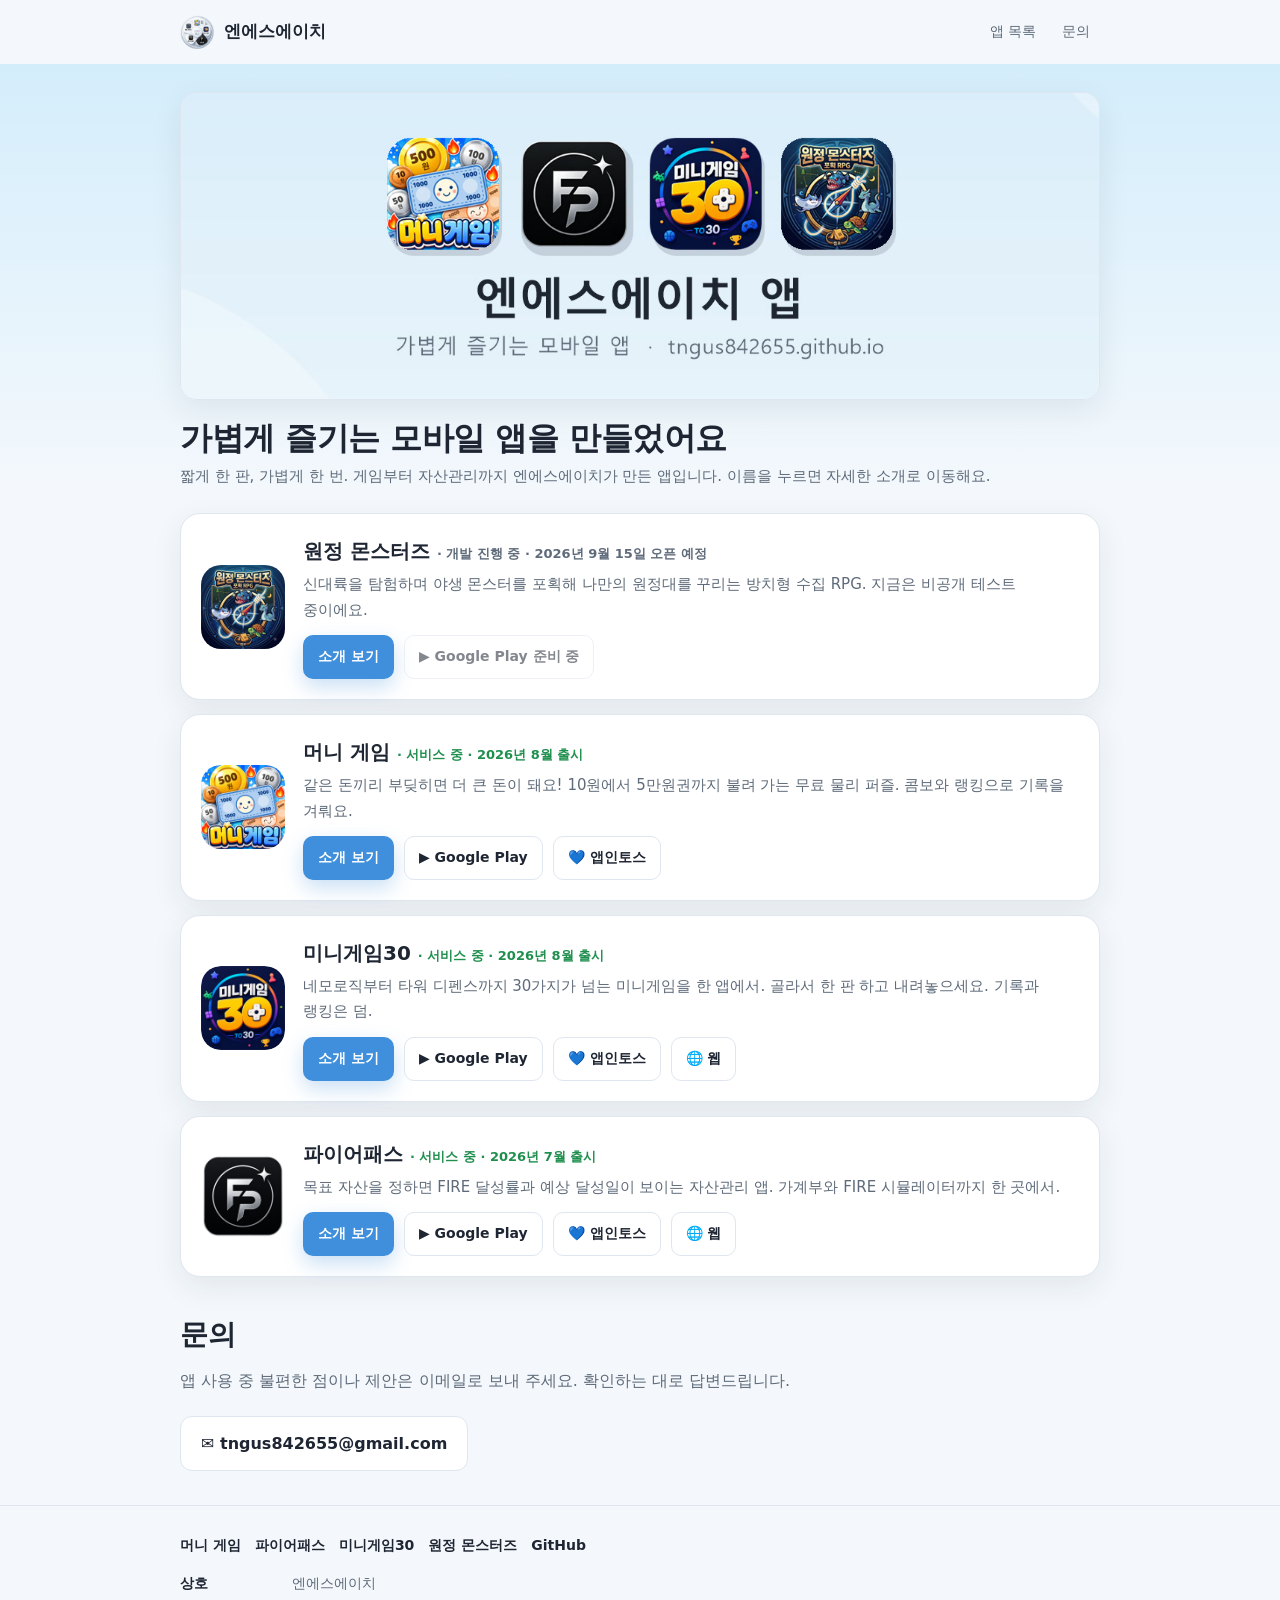
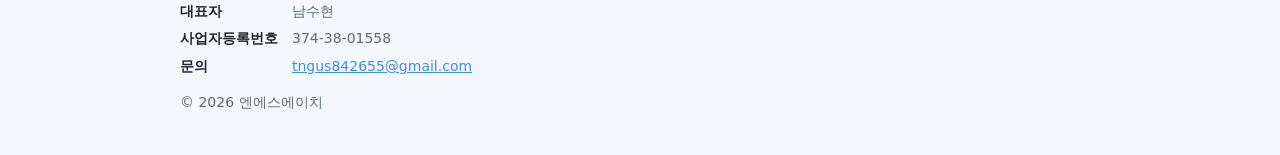
==== index.html @ 0773367e "브랜드 자산 적용: 원반 로고를 헤더 마크·파비콘·조직 로고로, 배너를 홈 상단과 공유 미리보기(og) 이미지로 Co-Authored-By: Claude Fable 5.1 <nor" ====
<!DOCTYPE html>
<html lang="ko">
<head>
<meta charset="utf-8">
<meta name="viewport" content="width=device-width, initial-scale=1">
<title>엔에스에이치 | 머니 게임 등 모바일 앱</title>
<meta name="description" content="엔에스에이치가 만든 모바일 앱 모음. 돈 합치기 퍼즐 머니 게임, FIRE 자산관리 파이어패스, 30가지 미니게임 미니게임30을 Google Play와 앱인토스에서 만나 보세요.">
<link rel="canonical" href="https://tngus842655.github.io/">
<link rel="icon" href="assets/brand/logo-192.png" type="image/png">
<link rel="apple-touch-icon" href="assets/brand/logo-192.png">
<link rel="stylesheet" href="assets/site.css">
<meta name="theme-color" content="#5fa8e8">
<!-- 검색 등록 인증 태그 (2026-09-05 발급). 서치콘솔·서치어드바이저는 이 루트 페이지를 읽는다 — 지우지 말 것 -->
<meta name="google-site-verification" content="VfCfVfuhl_joqiy7UOWP-Zj7bCCm7ux3ki9j9BndPC8">
<meta name="naver-site-verification" content="8f2935824aabc5bf743b85da75b2691b1cdb7ed5">
<meta property="og:type" content="website">
<meta property="og:site_name" content="엔에스에이치">
<meta property="og:title" content="엔에스에이치 — 머니 게임 등 모바일 앱">
<meta property="og:description" content="짧게 한 판, 가볍게 한 번. 게임부터 자산관리까지 엔에스에이치가 만든 앱을 소개합니다.">
<meta property="og:url" content="https://tngus842655.github.io/">
<meta property="og:image" content="https://tngus842655.github.io/assets/brand/og-home-1200x630.jpg">
<meta property="og:image:width" content="1200">
<meta property="og:image:height" content="630">
<meta property="og:locale" content="ko_KR">
<meta name="twitter:card" content="summary_large_image">
<script type="application/ld+json">
{
  "@context": "https://schema.org",
  "@graph": [
    { "@type": "Organization", "@id": "https://tngus842655.github.io/#org", "name": "엔에스에이치", "url": "https://tngus842655.github.io/", "logo": "https://tngus842655.github.io/assets/brand/logo-512.png", "email": "tngus842655@gmail.com" },
    { "@type": "WebSite", "name": "엔에스에이치", "url": "https://tngus842655.github.io/", "inLanguage": "ko", "publisher": { "@id": "https://tngus842655.github.io/#org" } }
  ]
}
</script>
</head>
<body>

<div class="wrap">
  <header class="top">
    <a class="brand" href="./"><img src="assets/brand/logo-96.png" alt="" width="34" height="34">엔에스에이치</a>
    <nav class="menu" aria-label="페이지 내 이동">
      <a href="#apps">앱 목록</a>
      <a href="#contact">문의</a>
    </nav>
  </header>
</div>

<main>
  <div class="hero slim">
    <div class="wrap">
      <img class="hero-banner" src="assets/brand/banner-1230x410.jpg" alt="엔에스에이치 앱 배너: 머니 게임, 파이어패스, 미니게임30, 원정 몬스터즈" width="1230" height="410">
      <h1>가볍게 즐기는 모바일 앱을 만들었어요</h1>
      <p class="lead">짧게 한 판, 가볍게 한 번. 게임부터 자산관리까지 엔에스에이치가 만든 앱입니다. 이름을 누르면 자세한 소개로 이동해요.</p>
    </div>
  </div>

  <section id="apps" class="tight">
    <div class="wrap">
      <div class="app-list">

        <!-- 순서: 최신 출시가 위. 새 앱은 맨 위에 추가한다 -->

        <article class="featured">
          <img src="assets/newworld/icon-192.png" alt="원정 몬스터즈 아이콘" width="84" height="84">
          <div>
            <h3><a href="apps/newworld/">원정 몬스터즈</a> <span class="tag soon">· 개발 진행 중 · 2026년 9월 15일 오픈 예정</span></h3>
            <p>신대륙을 탐험하며 야생 몬스터를 포획해 나만의 원정대를 꾸리는 방치형 수집 RPG. 지금은 비공개 테스트 중이에요.</p>
            <div class="cta">
              <a class="btn primary sm" href="apps/newworld/">소개 보기</a>
              <span class="btn ghost sm" style="opacity:.55">▶ Google Play 준비 중</span>
              <!-- 오픈 후: <a class="btn ghost sm" href="https://play.google.com/store/apps/details?id=com.expeditionmonsters.app" rel="noopener">▶ Google Play</a> -->
            </div>
          </div>
        </article>

        <article class="featured">
          <img src="assets/moneygame/icon-192.png" alt="머니 게임 아이콘" width="84" height="84">
          <div>
            <h3><a href="apps/moneygame/">머니 게임</a> <span class="tag live">· 서비스 중 · 2026년 8월 출시</span></h3>
            <p>같은 돈끼리 부딪히면 더 큰 돈이 돼요! 10원에서 5만원권까지 불려 가는 무료 물리 퍼즐. 콤보와 랭킹으로 기록을 겨뤄요.</p>
            <div class="cta">
              <a class="btn primary sm" href="apps/moneygame/">소개 보기</a>
              <a class="btn ghost sm" href="https://play.google.com/store/apps/details?id=com.moneygame.app" rel="noopener">▶ Google Play</a>
              <a class="btn ghost sm" href="intoss://moneygame">💙 앱인토스</a>
            </div>
          </div>
        </article>

        <article class="featured">
          <img src="assets/minigame30/icon-192.png" alt="미니게임30 아이콘" width="84" height="84">
          <div>
            <h3><a href="apps/minigame30/">미니게임30</a> <span class="tag live">· 서비스 중 · 2026년 8월 출시</span></h3>
            <p>네모로직부터 타워 디펜스까지 30가지가 넘는 미니게임을 한 앱에서. 골라서 한 판 하고 내려놓으세요. 기록과 랭킹은 덤.</p>
            <div class="cta">
              <a class="btn primary sm" href="apps/minigame30/">소개 보기</a>
              <a class="btn ghost sm" href="https://play.google.com/store/apps/details?id=com.minigame30.app" rel="noopener">▶ Google Play</a>
              <a class="btn ghost sm" href="intoss://minigame30">💙 앱인토스</a>
              <a class="btn ghost sm" href="https://web-game-ecru.vercel.app/" rel="noopener">🌐 웹</a>
            </div>
          </div>
        </article>

        <article class="featured">
          <img src="assets/firepath/icon-192.png" alt="파이어패스 아이콘" width="84" height="84">
          <div>
            <h3><a href="apps/firepath/">파이어패스</a> <span class="tag live">· 서비스 중 · 2026년 7월 출시</span></h3>
            <p>목표 자산을 정하면 FIRE 달성률과 예상 달성일이 보이는 자산관리 앱. 가계부와 FIRE 시뮬레이터까지 한 곳에서.</p>
            <div class="cta">
              <a class="btn primary sm" href="apps/firepath/">소개 보기</a>
              <a class="btn ghost sm" href="https://play.google.com/store/apps/details?id=com.firepath.app" rel="noopener">▶ Google Play</a>
              <a class="btn ghost sm" href="intoss://firepath">💙 앱인토스</a>
              <a class="btn ghost sm" href="https://firepath.me/" rel="noopener">🌐 웹</a>
            </div>
          </div>
        </article>

        <!-- ▼ 새 앱은 아래 예시를 복사해 주석을 풀고 채운다.
             소개 페이지는 apps/_template/ 를 apps/<slug>/ 로 복사해 만들고,
             자산(아이콘·스크린샷)은 assets/<slug>/ 에 둔다. README.md 참고.

        <article class="featured">
          <img src="assets/【slug】/icon-192.png" alt="【앱 이름】 아이콘" width="84" height="84">
          <div>
            <h3><a href="apps/【slug】/">【앱 이름】</a> <span class="tag live">· 서비스 중</span></h3>
            <p>【한두 문장 소개】</p>
            <div class="cta">
              <a class="btn primary sm" href="apps/【slug】/">소개 보기</a>
              <a class="btn ghost sm" href="https://play.google.com/store/apps/details?id=【패키지이름】" rel="noopener">▶ Google Play</a>
              <a class="btn ghost sm" href="intoss://【appName】">💙 앱인토스</a>
            </div>
          </div>
        </article>
        ▲ 여기까지 예시 -->

      </div>
    </div>
  </section>

  <section id="contact" class="tight">
    <div class="wrap">
      <h2>문의</h2>
      <p class="sub">앱 사용 중 불편한 점이나 제안은 이메일로 보내 주세요. 확인하는 대로 답변드립니다.</p>
      <a class="btn ghost" href="mailto:tngus842655@gmail.com">✉️ tngus842655@gmail.com</a>
    </div>
  </section>
</main>

<footer>
  <div class="wrap">
    <div class="links">
      <a href="apps/moneygame/">머니 게임</a>
      <a href="apps/firepath/">파이어패스</a>
      <a href="apps/minigame30/">미니게임30</a>
      <a href="apps/newworld/">원정 몬스터즈</a>
      <a href="https://github.com/tngus842655" rel="noopener">GitHub</a>
    </div>
    <dl>
      <dt>상호</dt><dd>엔에스에이치</dd>
      <dt>대표자</dt><dd>남수현</dd>
      <dt>사업자등록번호</dt><dd>374-38-01558</dd>
      <dt>문의</dt><dd><a href="mailto:tngus842655@gmail.com">tngus842655@gmail.com</a></dd>
    </dl>
    <div>© 2026 엔에스에이치</div>
  </div>
</footer>
</body>
</html>
---- assets/site.css ----
/* 공용 스타일 — 홈(index.html)과 apps/<slug>/index.html이 함께 쓴다.
   색은 :root 변수만 바꾸면 전체에 반영된다. 다크 모드는 prefers-color-scheme로 자동. */
:root {
  --bg:#f4f8fc; --card:#ffffff; --fg:#1f2633; --muted:#5f6b7a; --line:#dfe6ef;
  --accent:#3f8fdc; --accent-2:#f5b740; --sky:#d4edfb;
  --shadow:0 10px 30px rgba(31,38,51,.08);
}
@media (prefers-color-scheme: dark) {
  :root {
    --bg:#121620; --card:#1b2130; --fg:#e8ecf3; --muted:#9aa5b5; --line:#2b3446;
    --accent:#6fb3f2; --accent-2:#f5c35c; --sky:#1e2a3b;
    --shadow:0 10px 30px rgba(0,0,0,.35);
  }
}
* { box-sizing:border-box; }
html { scroll-behavior:smooth; }
body {
  margin:0; background:var(--bg); color:var(--fg);
  font-family:"Apple SD Gothic Neo","Noto Sans KR","Malgun Gothic",system-ui,-apple-system,sans-serif;
  line-height:1.7; word-break:keep-all; -webkit-font-smoothing:antialiased;
}
a { color:var(--accent); }
img { max-width:100%; height:auto; display:block; }
figure { margin:0; }
.wrap { max-width:960px; margin:0 auto; padding:0 20px; }

/* ── 상단 바 ─────────────────────────────────────────── */
header.top { display:flex; align-items:center; justify-content:space-between; gap:12px; padding:14px 0; }
.brand { display:flex; align-items:center; gap:10px; font-weight:800; font-size:17px; color:var(--fg); text-decoration:none; white-space:nowrap; }
.brand img { width:34px; height:34px; border-radius:50%; }
nav.menu { display:flex; gap:6px; flex-wrap:wrap; justify-content:flex-end; }
nav.menu a { font-size:14px; color:var(--muted); text-decoration:none; padding:6px 10px; border-radius:8px; }
nav.menu a:hover { background:var(--card); color:var(--fg); }

/* ── 히어로 ─────────────────────────────────────────── */
.hero { background:linear-gradient(180deg, var(--sky) 0%, var(--bg) 100%); padding:36px 0 28px; }
.hero-grid { display:grid; grid-template-columns:1.1fr .9fr; gap:32px; align-items:center; }
.hero h1 { font-size:clamp(30px, 5vw, 44px); line-height:1.25; margin:0 0 12px; letter-spacing:-.5px; }
.hero h1 small { display:block; font-size:.5em; font-weight:700; color:var(--accent); margin-bottom:6px; }
.hero p.lead { font-size:17px; color:var(--muted); margin:0 0 22px; }
.badges { display:flex; gap:8px; flex-wrap:wrap; margin-bottom:22px; }
.badge { font-size:13px; padding:5px 11px; border-radius:999px; background:var(--card); border:1px solid var(--line); color:var(--muted); }
.cta { display:flex; gap:10px; flex-wrap:wrap; }
.btn {
  display:inline-flex; align-items:center; gap:10px; padding:13px 20px; border-radius:12px;
  text-decoration:none; font-weight:800; font-size:16px; border:1px solid transparent; transition:transform .1s;
}
.btn:active { transform:translateY(1px); }
.btn.primary { background:var(--accent); color:#fff; box-shadow:0 8px 20px rgba(63,143,220,.28); }
.btn.toss, .btn.ghost { background:var(--card); color:var(--fg); border-color:var(--line); }
.btn .ic { font-size:20px; line-height:1; }
.btn small { display:block; font-size:11px; font-weight:600; opacity:.75; line-height:1.2; }
.btn.sm { padding:9px 14px; font-size:14px; border-radius:10px; gap:6px; }
.hero-art { border-radius:18px; overflow:hidden; box-shadow:var(--shadow); border:1px solid var(--line); }
.note { font-size:13px; color:var(--muted); margin-top:12px; }

/* ── 섹션 공통 ───────────────────────────────────────── */
section { padding:34px 0; }
section.tight { padding-top:0; }
section h2 { font-size:clamp(22px, 3.2vw, 28px); margin:0 0 8px; letter-spacing:-.3px; }
section p.sub { margin:0 0 22px; color:var(--muted); }
.cards { display:grid; grid-template-columns:repeat(auto-fit, minmax(210px, 1fr)); gap:14px; }
.card { background:var(--card); border:1px solid var(--line); border-radius:16px; padding:20px; box-shadow:var(--shadow); }
.card .em { font-size:30px; line-height:1; margin-bottom:10px; }
.card h3 { margin:0 0 6px; font-size:17px; }
.card p { margin:0; color:var(--muted); font-size:15px; }

/* 단계 체인 (예: 돈 불리는 순서) */
.chain { display:flex; flex-wrap:wrap; align-items:center; gap:8px; }
.chip { background:var(--card); border:1px solid var(--line); border-radius:999px; padding:8px 14px; font-weight:800; font-size:15px; }
.chip.coin { border-color:#d6b25a; }
.chip.bill { border-color:var(--accent); }
.chip.final { background:var(--accent-2); color:#3b2a00; border-color:transparent; }
.arrow { color:var(--muted); font-size:14px; }

/* 스크린샷 */
.shots { display:grid; grid-template-columns:repeat(3, 1fr); gap:16px; }
.shot { background:var(--card); border:1px solid var(--line); border-radius:22px; padding:10px; box-shadow:var(--shadow); }
.shot img { border-radius:14px; width:100%; }
.shot figcaption { text-align:center; font-size:14px; color:var(--muted); padding:10px 0 2px; }

/* 안내 항목 */
.facts { display:grid; grid-template-columns:repeat(auto-fit, minmax(240px, 1fr)); gap:12px; }
.fact { display:flex; gap:12px; align-items:flex-start; background:var(--card); border:1px solid var(--line); border-radius:14px; padding:16px; }
.fact .em { font-size:22px; line-height:1.3; }
.fact b { display:block; font-size:15px; }
.fact span { font-size:14px; color:var(--muted); }

/* 등급 표시 */
.rating { display:flex; align-items:center; gap:14px; background:var(--card); border:1px solid var(--line); border-radius:14px; padding:16px 18px; margin-top:14px; }
.rating .mark { width:52px; height:52px; border-radius:12px; background:#2eaf5a; color:#fff; display:grid; place-items:center; font-weight:900; font-size:13px; text-align:center; line-height:1.1; flex:none; }
.rating small { color:var(--muted); display:block; font-size:13px; }

/* ── 홈: 앱 목록 (한 줄에 앱 하나, 가로형 카드) ────────── */
.hero.slim { padding:26px 0 8px; }
.hero.slim h1 { font-size:clamp(24px, 3.6vw, 32px); margin-bottom:6px; }
.hero.slim p.lead { font-size:15px; margin-bottom:0; }
.hero-banner { display:block; width:100%; height:auto; border-radius:16px; border:1px solid var(--line); box-shadow:var(--shadow); margin:2px 0 18px; }
.app-list { display:grid; gap:14px; padding-top:16px; }
.featured { display:flex; gap:18px; align-items:center; background:var(--card); border:1px solid var(--line); border-radius:20px; padding:20px; box-shadow:var(--shadow); }
.featured img { width:84px; height:84px; border-radius:20px; flex:none; }
.featured > div { min-width:0; }
.featured h3 { margin:0 0 4px; font-size:20px; }
.featured h3 a { color:inherit; text-decoration:none; }
.featured h3 a:hover { color:var(--accent); }
.featured h3 .tag { font-size:13px; font-weight:700; }
.featured p { margin:0 0 12px; color:var(--muted); font-size:15px; }
.apps { display:grid; grid-template-columns:repeat(auto-fill, minmax(260px, 1fr)); gap:14px; }
.app-card { display:flex; flex-direction:column; gap:12px; background:var(--card); border:1px solid var(--line); border-radius:18px; padding:18px; box-shadow:var(--shadow); }
.app-card .head { display:flex; gap:12px; align-items:center; }
.app-card .head img { width:56px; height:56px; border-radius:14px; flex:none; }
.app-card .head .ph { width:56px; height:56px; border-radius:14px; flex:none; display:grid; place-items:center; font-size:26px; background:var(--bg); border:1px dashed var(--line); }
.app-card h3 { margin:0; font-size:17px; }
.app-card .tag { font-size:12px; color:var(--muted); }
.app-card p { margin:0; color:var(--muted); font-size:14px; flex:1; }
.app-card .links { display:flex; gap:6px; flex-wrap:nowrap; overflow-x:auto; scrollbar-width:none; }
.app-card .links::-webkit-scrollbar { display:none; }
.app-card .links .btn { padding:8px 11px; font-size:13px; border-radius:9px; white-space:nowrap; flex:0 0 auto; }
.tag.live { color:#1f8f4e; font-weight:700; }
.tag.soon { color:var(--muted); }

/* ── 푸터 ────────────────────────────────────────────── */
footer { border-top:1px solid var(--line); padding:28px 0 40px; color:var(--muted); font-size:14px; }
footer .links { display:flex; gap:14px; flex-wrap:wrap; margin-bottom:14px; }
footer .links a { color:var(--fg); text-decoration:none; font-weight:700; }
footer .links a:hover { color:var(--accent); }
footer dl { display:grid; grid-template-columns:auto 1fr; gap:4px 14px; margin:0 0 12px; }
footer dt { font-weight:700; color:var(--fg); }
footer dd { margin:0; }

/* ── 모바일 ──────────────────────────────────────────── */
@media (max-width: 760px) {
  .hero-grid { grid-template-columns:1fr; gap:22px; }
  .hero-art { order:-1; }
  .shots { grid-template-columns:1fr; max-width:360px; margin:0 auto; }
  .featured { flex-direction:column; align-items:flex-start; }
  footer dl { grid-template-columns:1fr; gap:2px; }
  footer dt { margin-top:8px; }
}
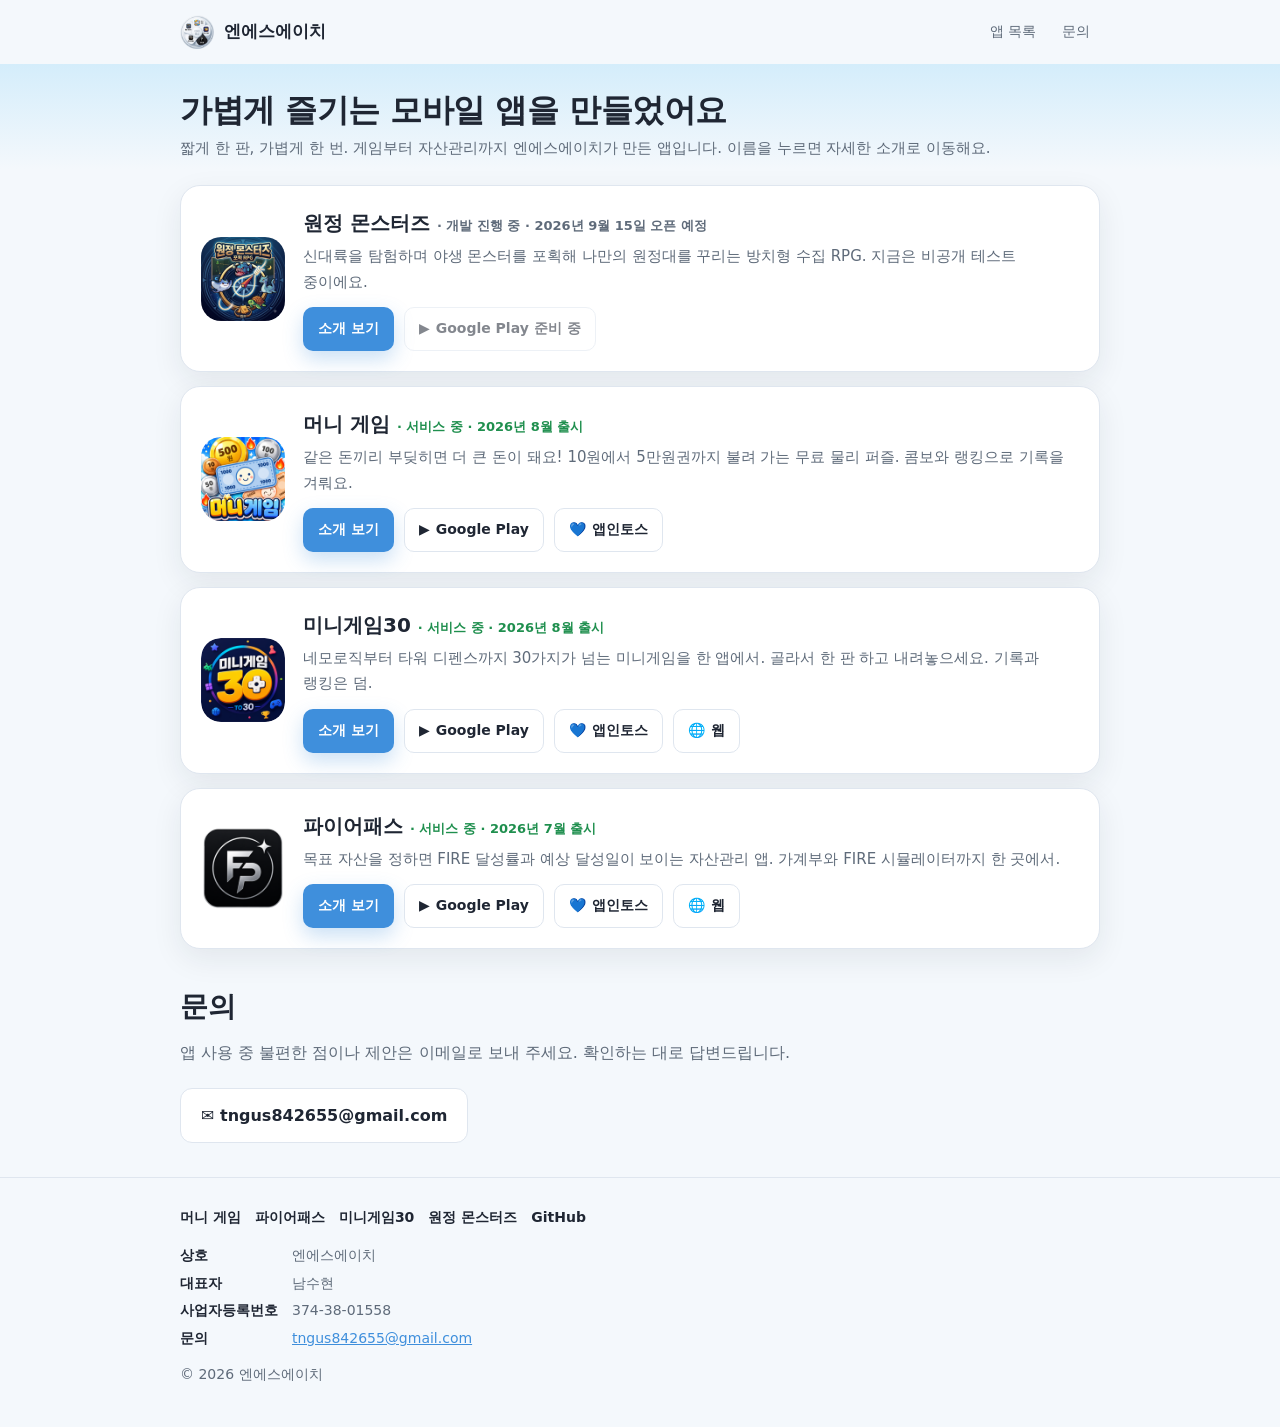
==== commit 9429de2c: "홈 배너 제거, 좁은 화면에서는 스토어 버튼을 아이콘만 남겨 한 줄로 유지 Co-Authored-By: Claude Fable 5.1 <noreply@anthropic.com>" ====
--- a/index.html
+++ b/index.html
@@ -48,7 +48,6 @@
 <main>
   <div class="hero slim">
     <div class="wrap">
-      <img class="hero-banner" src="assets/brand/banner-1230x410.jpg" alt="엔에스에이치 앱 배너: 머니 게임, 파이어패스, 미니게임30, 원정 몬스터즈" width="1230" height="410">
       <h1>가볍게 즐기는 모바일 앱을 만들었어요</h1>
       <p class="lead">짧게 한 판, 가볍게 한 번. 게임부터 자산관리까지 엔에스에이치가 만든 앱입니다. 이름을 누르면 자세한 소개로 이동해요.</p>
     </div>
@@ -67,8 +66,8 @@
             <p>신대륙을 탐험하며 야생 몬스터를 포획해 나만의 원정대를 꾸리는 방치형 수집 RPG. 지금은 비공개 테스트 중이에요.</p>
             <div class="cta">
               <a class="btn primary sm" href="apps/newworld/">소개 보기</a>
-              <span class="btn ghost sm" style="opacity:.55">▶ Google Play 준비 중</span>
-              <!-- 오픈 후: <a class="btn ghost sm" href="https://play.google.com/store/apps/details?id=com.expeditionmonsters.app" rel="noopener">▶ Google Play</a> -->
+              <span class="btn ghost sm cta-soon" style="opacity:.55">▶ <span class="lbl">Google Play 준비 중</span></span>
+              <!-- 오픈 후: <a class="btn ghost sm" href="https://play.google.com/store/apps/details?id=com.expeditionmonsters.app" rel="noopener">▶ <span class="lbl">Google Play</span></a> -->
             </div>
           </div>
         </article>
@@ -80,8 +79,8 @@
             <p>같은 돈끼리 부딪히면 더 큰 돈이 돼요! 10원에서 5만원권까지 불려 가는 무료 물리 퍼즐. 콤보와 랭킹으로 기록을 겨뤄요.</p>
             <div class="cta">
               <a class="btn primary sm" href="apps/moneygame/">소개 보기</a>
-              <a class="btn ghost sm" href="https://play.google.com/store/apps/details?id=com.moneygame.app" rel="noopener">▶ Google Play</a>
-              <a class="btn ghost sm" href="intoss://moneygame">💙 앱인토스</a>
+              <a class="btn ghost sm" href="https://play.google.com/store/apps/details?id=com.moneygame.app" rel="noopener">▶ <span class="lbl">Google Play</span></a>
+              <a class="btn ghost sm" href="intoss://moneygame">💙 <span class="lbl">앱인토스</span></a>
             </div>
           </div>
         </article>
@@ -93,9 +92,9 @@
             <p>네모로직부터 타워 디펜스까지 30가지가 넘는 미니게임을 한 앱에서. 골라서 한 판 하고 내려놓으세요. 기록과 랭킹은 덤.</p>
             <div class="cta">
               <a class="btn primary sm" href="apps/minigame30/">소개 보기</a>
-              <a class="btn ghost sm" href="https://play.google.com/store/apps/details?id=com.minigame30.app" rel="noopener">▶ Google Play</a>
-              <a class="btn ghost sm" href="intoss://minigame30">💙 앱인토스</a>
-              <a class="btn ghost sm" href="https://web-game-ecru.vercel.app/" rel="noopener">🌐 웹</a>
+              <a class="btn ghost sm" href="https://play.google.com/store/apps/details?id=com.minigame30.app" rel="noopener">▶ <span class="lbl">Google Play</span></a>
+              <a class="btn ghost sm" href="intoss://minigame30">💙 <span class="lbl">앱인토스</span></a>
+              <a class="btn ghost sm" href="https://web-game-ecru.vercel.app/" rel="noopener">🌐 <span class="lbl">웹</span></a>
             </div>
           </div>
         </article>
@@ -107,9 +106,9 @@
             <p>목표 자산을 정하면 FIRE 달성률과 예상 달성일이 보이는 자산관리 앱. 가계부와 FIRE 시뮬레이터까지 한 곳에서.</p>
             <div class="cta">
               <a class="btn primary sm" href="apps/firepath/">소개 보기</a>
-              <a class="btn ghost sm" href="https://play.google.com/store/apps/details?id=com.firepath.app" rel="noopener">▶ Google Play</a>
-              <a class="btn ghost sm" href="intoss://firepath">💙 앱인토스</a>
-              <a class="btn ghost sm" href="https://firepath.me/" rel="noopener">🌐 웹</a>
+              <a class="btn ghost sm" href="https://play.google.com/store/apps/details?id=com.firepath.app" rel="noopener">▶ <span class="lbl">Google Play</span></a>
+              <a class="btn ghost sm" href="intoss://firepath">💙 <span class="lbl">앱인토스</span></a>
+              <a class="btn ghost sm" href="https://firepath.me/" rel="noopener">🌐 <span class="lbl">웹</span></a>
             </div>
           </div>
         </article>
@@ -125,8 +124,8 @@
             <p>【한두 문장 소개】</p>
             <div class="cta">
               <a class="btn primary sm" href="apps/【slug】/">소개 보기</a>
-              <a class="btn ghost sm" href="https://play.google.com/store/apps/details?id=【패키지이름】" rel="noopener">▶ Google Play</a>
-              <a class="btn ghost sm" href="intoss://【appName】">💙 앱인토스</a>
+              <a class="btn ghost sm" href="https://play.google.com/store/apps/details?id=【패키지이름】" rel="noopener">▶ <span class="lbl">Google Play</span></a>
+              <a class="btn ghost sm" href="intoss://【appName】">💙 <span class="lbl">앱인토스</span></a>
             </div>
           </div>
         </article>
--- a/assets/site.css
+++ b/assets/site.css
@@ -95,7 +95,6 @@
 .hero.slim { padding:26px 0 8px; }
 .hero.slim h1 { font-size:clamp(24px, 3.6vw, 32px); margin-bottom:6px; }
 .hero.slim p.lead { font-size:15px; margin-bottom:0; }
-.hero-banner { display:block; width:100%; height:auto; border-radius:16px; border:1px solid var(--line); box-shadow:var(--shadow); margin:2px 0 18px; }
 .app-list { display:grid; gap:14px; padding-top:16px; }
 .featured { display:flex; gap:18px; align-items:center; background:var(--card); border:1px solid var(--line); border-radius:20px; padding:20px; box-shadow:var(--shadow); }
 .featured img { width:84px; height:84px; border-radius:20px; flex:none; }
@@ -137,3 +136,11 @@
   footer dl { grid-template-columns:1fr; gap:2px; }
   footer dt { margin-top:8px; }
 }
+
+/* ── 홈 카드 버튼: 좁은 화면에서는 스토어 버튼을 아이콘만 남겨 한 줄 유지 ── */
+@media (max-width: 540px) {
+  .featured .cta { flex-wrap:nowrap; gap:8px; }
+  .featured .cta .btn.ghost { padding:9px 12px; }
+  .featured .cta .btn.ghost .lbl { position:absolute; width:1px; height:1px; overflow:hidden; clip:rect(0 0 0 0); white-space:nowrap; }
+  .featured .cta .cta-soon { display:none; }
+}
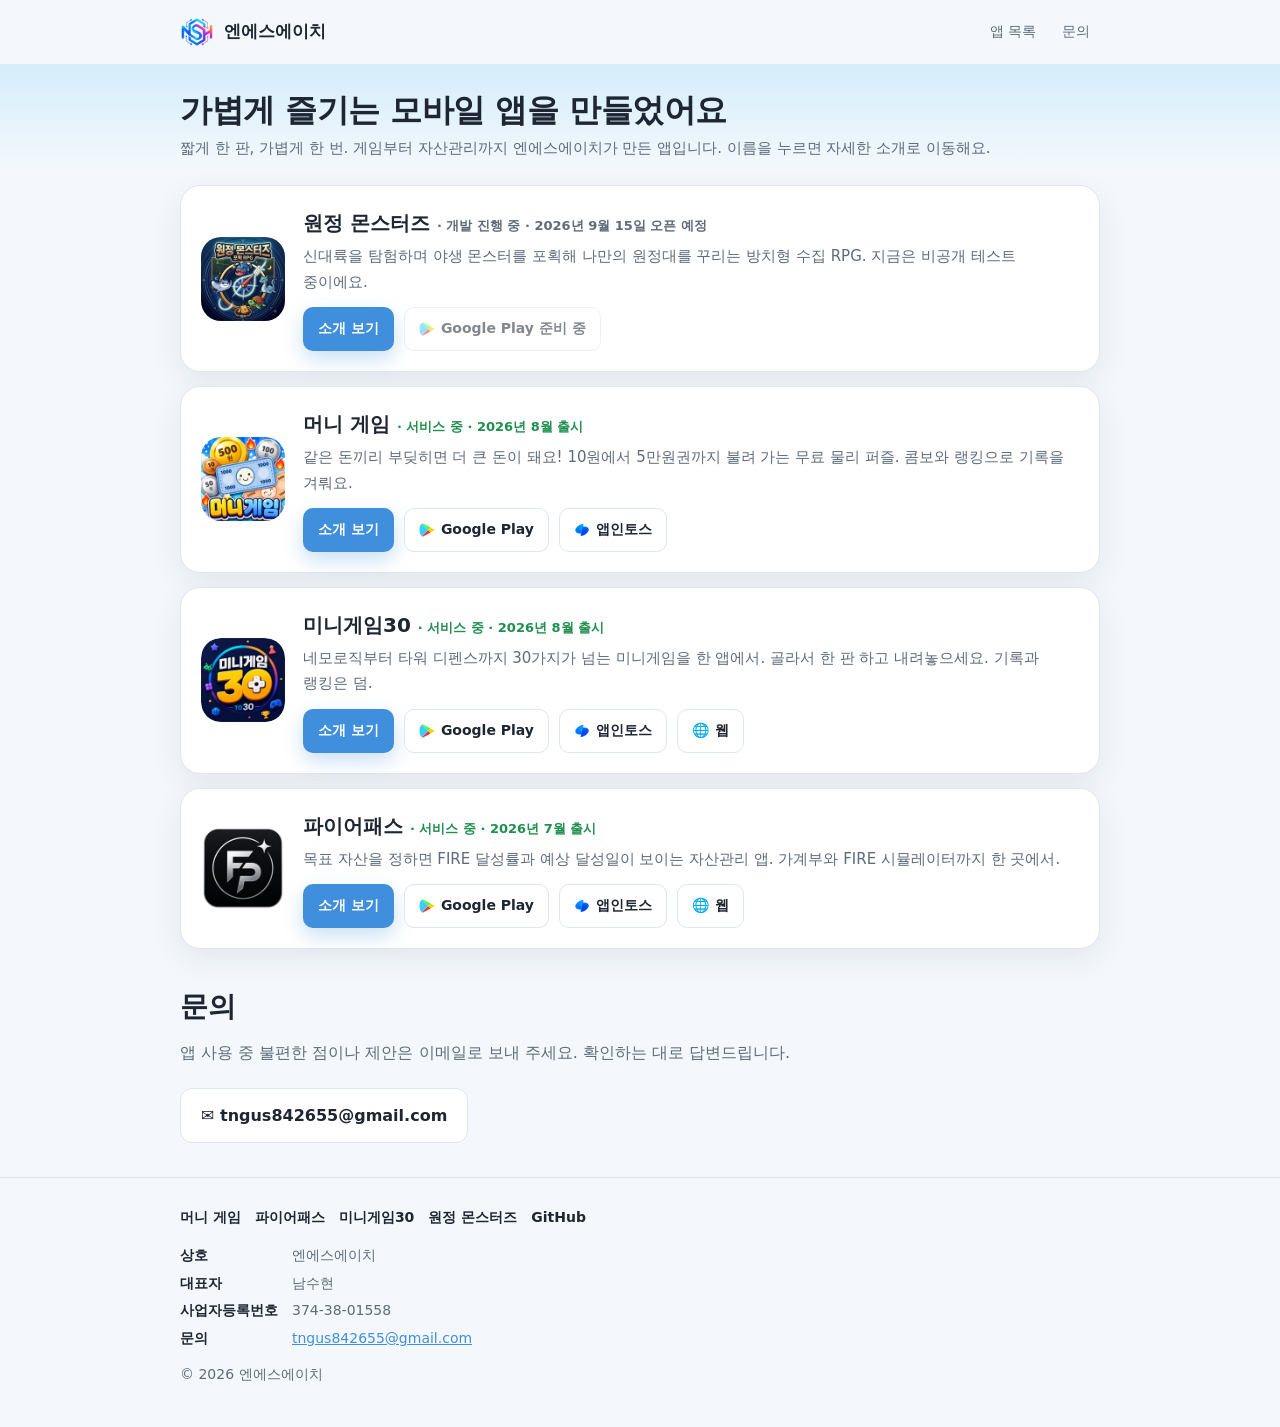
==== commit 3f750b9a: "로고를 NSH 육각 마크로 교체, 스토어 버튼에 Google Play·토스 공식 아이콘 적용 Co-Authored-By: Claude Fable 5.1 <noreply@anthro" ====
--- a/index.html
+++ b/index.html
@@ -7,7 +7,7 @@
 <meta name="description" content="엔에스에이치가 만든 모바일 앱 모음. 돈 합치기 퍼즐 머니 게임, FIRE 자산관리 파이어패스, 30가지 미니게임 미니게임30을 Google Play와 앱인토스에서 만나 보세요.">
 <link rel="canonical" href="https://tngus842655.github.io/">
 <link rel="icon" href="assets/brand/logo-192.png" type="image/png">
-<link rel="apple-touch-icon" href="assets/brand/logo-192.png">
+<link rel="apple-touch-icon" href="assets/brand/apple-touch-icon-180.png">
 <link rel="stylesheet" href="assets/site.css">
 <meta name="theme-color" content="#5fa8e8">
 <!-- 검색 등록 인증 태그 (2026-09-05 발급). 서치콘솔·서치어드바이저는 이 루트 페이지를 읽는다 — 지우지 말 것 -->
@@ -66,8 +66,8 @@
             <p>신대륙을 탐험하며 야생 몬스터를 포획해 나만의 원정대를 꾸리는 방치형 수집 RPG. 지금은 비공개 테스트 중이에요.</p>
             <div class="cta">
               <a class="btn primary sm" href="apps/newworld/">소개 보기</a>
-              <span class="btn ghost sm cta-soon" style="opacity:.55">▶ <span class="lbl">Google Play 준비 중</span></span>
-              <!-- 오픈 후: <a class="btn ghost sm" href="https://play.google.com/store/apps/details?id=com.expeditionmonsters.app" rel="noopener">▶ <span class="lbl">Google Play</span></a> -->
+              <span class="btn ghost sm cta-soon" style="opacity:.55"><img class="ic" src="assets/icons/google-play.svg" alt="" width="16" height="16"><span class="lbl">Google Play 준비 중</span></span>
+              <!-- 오픈 후: <a class="btn ghost sm" href="https://play.google.com/store/apps/details?id=com.expeditionmonsters.app" rel="noopener"><img class="ic" src="assets/icons/google-play.svg" alt="" width="16" height="16"><span class="lbl">Google Play</span></a> -->
             </div>
           </div>
         </article>
@@ -79,8 +79,8 @@
             <p>같은 돈끼리 부딪히면 더 큰 돈이 돼요! 10원에서 5만원권까지 불려 가는 무료 물리 퍼즐. 콤보와 랭킹으로 기록을 겨뤄요.</p>
             <div class="cta">
               <a class="btn primary sm" href="apps/moneygame/">소개 보기</a>
-              <a class="btn ghost sm" href="https://play.google.com/store/apps/details?id=com.moneygame.app" rel="noopener">▶ <span class="lbl">Google Play</span></a>
-              <a class="btn ghost sm" href="intoss://moneygame">💙 <span class="lbl">앱인토스</span></a>
+              <a class="btn ghost sm" href="https://play.google.com/store/apps/details?id=com.moneygame.app" rel="noopener"><img class="ic" src="assets/icons/google-play.svg" alt="" width="16" height="16"><span class="lbl">Google Play</span></a>
+              <a class="btn ghost sm" href="intoss://moneygame"><img class="ic" src="assets/icons/toss.png" alt="" width="16" height="16"><span class="lbl">앱인토스</span></a>
             </div>
           </div>
         </article>
@@ -92,8 +92,8 @@
             <p>네모로직부터 타워 디펜스까지 30가지가 넘는 미니게임을 한 앱에서. 골라서 한 판 하고 내려놓으세요. 기록과 랭킹은 덤.</p>
             <div class="cta">
               <a class="btn primary sm" href="apps/minigame30/">소개 보기</a>
-              <a class="btn ghost sm" href="https://play.google.com/store/apps/details?id=com.minigame30.app" rel="noopener">▶ <span class="lbl">Google Play</span></a>
-              <a class="btn ghost sm" href="intoss://minigame30">💙 <span class="lbl">앱인토스</span></a>
+              <a class="btn ghost sm" href="https://play.google.com/store/apps/details?id=com.minigame30.app" rel="noopener"><img class="ic" src="assets/icons/google-play.svg" alt="" width="16" height="16"><span class="lbl">Google Play</span></a>
+              <a class="btn ghost sm" href="intoss://minigame30"><img class="ic" src="assets/icons/toss.png" alt="" width="16" height="16"><span class="lbl">앱인토스</span></a>
               <a class="btn ghost sm" href="https://web-game-ecru.vercel.app/" rel="noopener">🌐 <span class="lbl">웹</span></a>
             </div>
           </div>
@@ -106,8 +106,8 @@
             <p>목표 자산을 정하면 FIRE 달성률과 예상 달성일이 보이는 자산관리 앱. 가계부와 FIRE 시뮬레이터까지 한 곳에서.</p>
             <div class="cta">
               <a class="btn primary sm" href="apps/firepath/">소개 보기</a>
-              <a class="btn ghost sm" href="https://play.google.com/store/apps/details?id=com.firepath.app" rel="noopener">▶ <span class="lbl">Google Play</span></a>
-              <a class="btn ghost sm" href="intoss://firepath">💙 <span class="lbl">앱인토스</span></a>
+              <a class="btn ghost sm" href="https://play.google.com/store/apps/details?id=com.firepath.app" rel="noopener"><img class="ic" src="assets/icons/google-play.svg" alt="" width="16" height="16"><span class="lbl">Google Play</span></a>
+              <a class="btn ghost sm" href="intoss://firepath"><img class="ic" src="assets/icons/toss.png" alt="" width="16" height="16"><span class="lbl">앱인토스</span></a>
               <a class="btn ghost sm" href="https://firepath.me/" rel="noopener">🌐 <span class="lbl">웹</span></a>
             </div>
           </div>
@@ -124,8 +124,8 @@
             <p>【한두 문장 소개】</p>
             <div class="cta">
               <a class="btn primary sm" href="apps/【slug】/">소개 보기</a>
-              <a class="btn ghost sm" href="https://play.google.com/store/apps/details?id=【패키지이름】" rel="noopener">▶ <span class="lbl">Google Play</span></a>
-              <a class="btn ghost sm" href="intoss://【appName】">💙 <span class="lbl">앱인토스</span></a>
+              <a class="btn ghost sm" href="https://play.google.com/store/apps/details?id=【패키지이름】" rel="noopener"><img class="ic" src="assets/icons/google-play.svg" alt="" width="16" height="16"><span class="lbl">Google Play</span></a>
+              <a class="btn ghost sm" href="intoss://【appName】"><img class="ic" src="assets/icons/toss.png" alt="" width="16" height="16"><span class="lbl">앱인토스</span></a>
             </div>
           </div>
         </article>
--- a/assets/site.css
+++ b/assets/site.css
@@ -27,7 +27,7 @@
 /* ── 상단 바 ─────────────────────────────────────────── */
 header.top { display:flex; align-items:center; justify-content:space-between; gap:12px; padding:14px 0; }
 .brand { display:flex; align-items:center; gap:10px; font-weight:800; font-size:17px; color:var(--fg); text-decoration:none; white-space:nowrap; }
-.brand img { width:34px; height:34px; border-radius:50%; }
+.brand img { width:34px; height:34px; }
 nav.menu { display:flex; gap:6px; flex-wrap:wrap; justify-content:flex-end; }
 nav.menu a { font-size:14px; color:var(--muted); text-decoration:none; padding:6px 10px; border-radius:8px; }
 nav.menu a:hover { background:var(--card); color:var(--fg); }
@@ -49,6 +49,8 @@
 .btn.primary { background:var(--accent); color:#fff; box-shadow:0 8px 20px rgba(63,143,220,.28); }
 .btn.toss, .btn.ghost { background:var(--card); color:var(--fg); border-color:var(--line); }
 .btn .ic { font-size:20px; line-height:1; }
+.btn img.ic { width:22px; height:22px; flex:none; }
+.btn.sm img.ic { width:16px; height:16px; }
 .btn small { display:block; font-size:11px; font-weight:600; opacity:.75; line-height:1.2; }
 .btn.sm { padding:9px 14px; font-size:14px; border-radius:10px; gap:6px; }
 .hero-art { border-radius:18px; overflow:hidden; box-shadow:var(--shadow); border:1px solid var(--line); }
@@ -141,6 +143,7 @@
 @media (max-width: 540px) {
   .featured .cta { flex-wrap:nowrap; gap:8px; }
   .featured .cta .btn.ghost { padding:9px 12px; }
+  .featured .cta .btn.ghost img.ic { width:18px; height:18px; }
   .featured .cta .btn.ghost .lbl { position:absolute; width:1px; height:1px; overflow:hidden; clip:rect(0 0 0 0); white-space:nowrap; }
   .featured .cta .cta-soon { display:none; }
 }
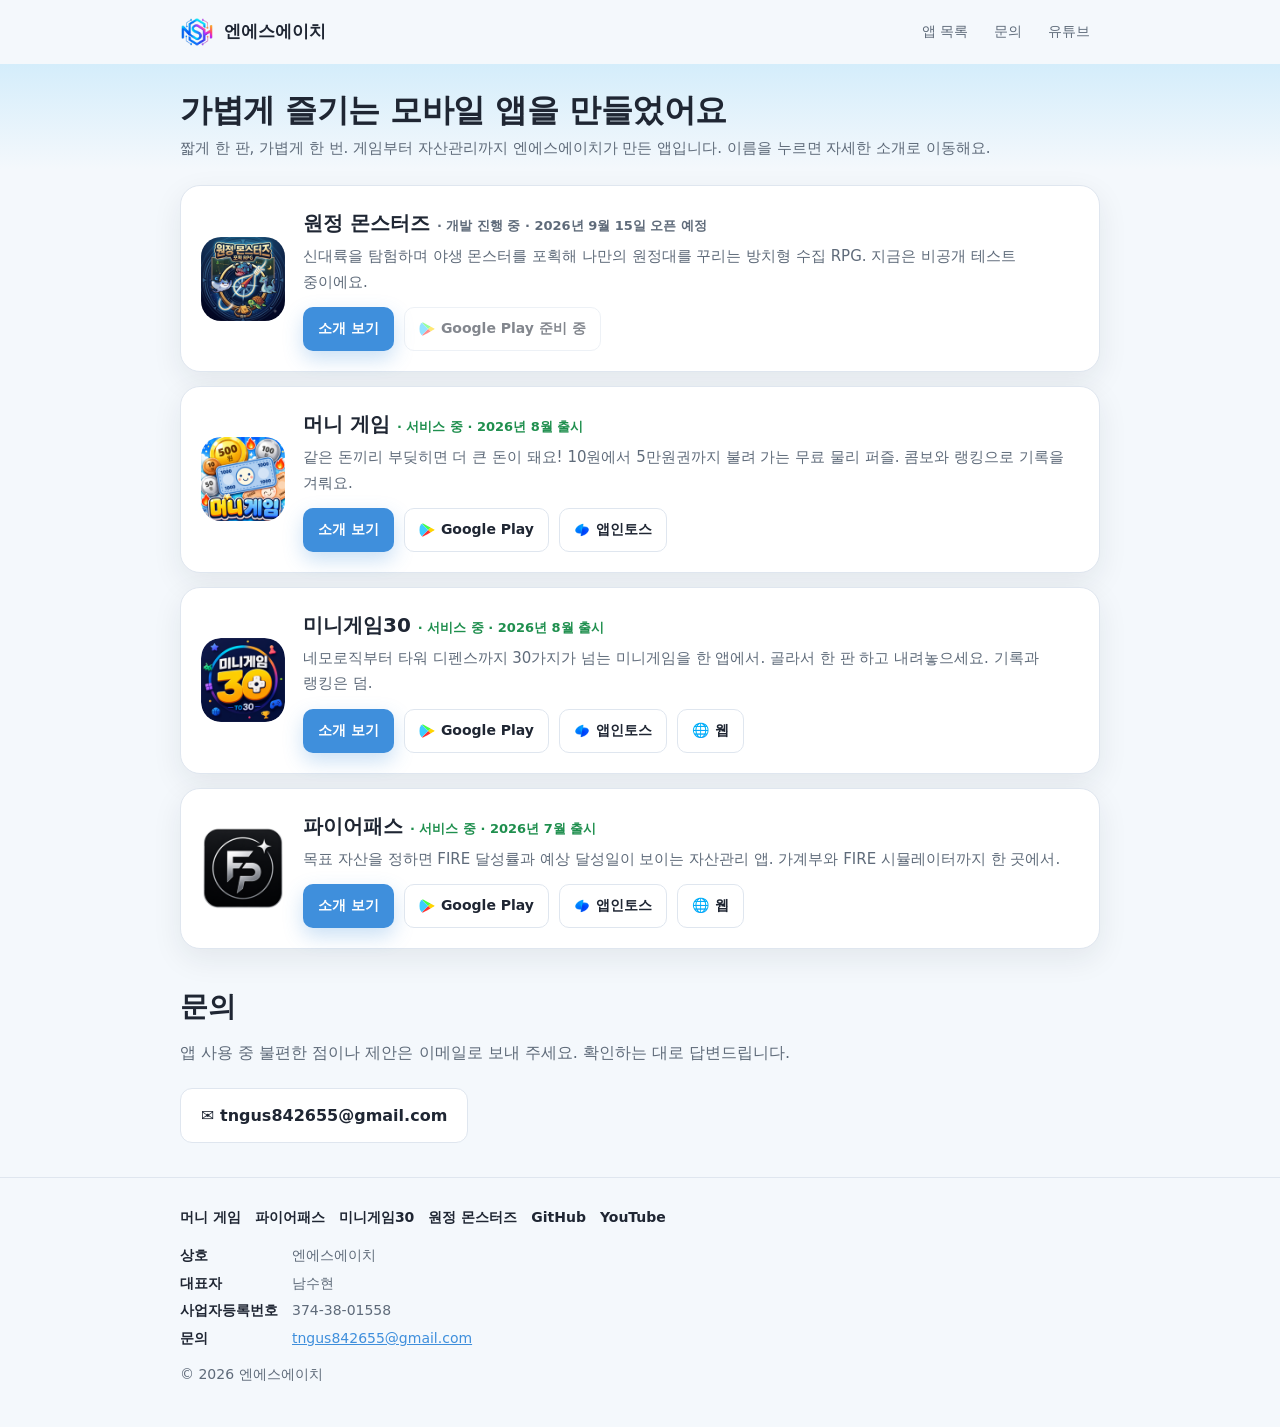
==== commit 06c970af: "PC에서 앱인토스 링크는 '휴대폰의 토스 앱에서 열려요' 안내만 띄우도록, 유튜브 채널 링크 추가 Co-Authored-By: Claude Fable 5.1 <noreply@ant" ====
--- a/index.html
+++ b/index.html
@@ -9,6 +9,7 @@
 <link rel="icon" href="assets/brand/logo-192.png" type="image/png">
 <link rel="apple-touch-icon" href="assets/brand/apple-touch-icon-180.png">
 <link rel="stylesheet" href="assets/site.css">
+<script src="assets/site.js" defer></script>
 <meta name="theme-color" content="#5fa8e8">
 <!-- 검색 등록 인증 태그 (2026-09-05 발급). 서치콘솔·서치어드바이저는 이 루트 페이지를 읽는다 — 지우지 말 것 -->
 <meta name="google-site-verification" content="VfCfVfuhl_joqiy7UOWP-Zj7bCCm7ux3ki9j9BndPC8">
@@ -27,7 +28,7 @@
 {
   "@context": "https://schema.org",
   "@graph": [
-    { "@type": "Organization", "@id": "https://tngus842655.github.io/#org", "name": "엔에스에이치", "url": "https://tngus842655.github.io/", "logo": "https://tngus842655.github.io/assets/brand/logo-512.png", "email": "tngus842655@gmail.com" },
+    { "@type": "Organization", "@id": "https://tngus842655.github.io/#org", "name": "엔에스에이치", "url": "https://tngus842655.github.io/", "logo": "https://tngus842655.github.io/assets/brand/logo-512.png", "sameAs": ["https://www.youtube.com/@nsh_apps", "https://github.com/tngus842655"], "email": "tngus842655@gmail.com" },
     { "@type": "WebSite", "name": "엔에스에이치", "url": "https://tngus842655.github.io/", "inLanguage": "ko", "publisher": { "@id": "https://tngus842655.github.io/#org" } }
   ]
 }
@@ -41,6 +42,7 @@
     <nav class="menu" aria-label="페이지 내 이동">
       <a href="#apps">앱 목록</a>
       <a href="#contact">문의</a>
+      <a href="https://www.youtube.com/@nsh_apps" rel="noopener">유튜브</a>
     </nav>
   </header>
 </div>
@@ -152,6 +154,7 @@
       <a href="apps/minigame30/">미니게임30</a>
       <a href="apps/newworld/">원정 몬스터즈</a>
       <a href="https://github.com/tngus842655" rel="noopener">GitHub</a>
+      <a href="https://www.youtube.com/@nsh_apps" rel="noopener">YouTube</a>
     </div>
     <dl>
       <dt>상호</dt><dd>엔에스에이치</dd>
--- a/assets/site.css
+++ b/assets/site.css
@@ -147,3 +147,7 @@
   .featured .cta .btn.ghost .lbl { position:absolute; width:1px; height:1px; overflow:hidden; clip:rect(0 0 0 0); white-space:nowrap; }
   .featured .cta .cta-soon { display:none; }
 }
+
+/* ── 안내 토스트 (site.js가 PC에서 앱인토스 링크를 누를 때 띄운다) ── */
+.toast { position:fixed; left:50%; bottom:28px; transform:translate(-50%, 12px); background:var(--fg); color:var(--bg); padding:12px 18px; border-radius:12px; font-size:14px; font-weight:700; box-shadow:var(--shadow); opacity:0; transition:opacity .2s, transform .2s; pointer-events:none; z-index:50; max-width:calc(100% - 40px); text-align:center; }
+.toast.show { opacity:1; transform:translate(-50%, 0); }
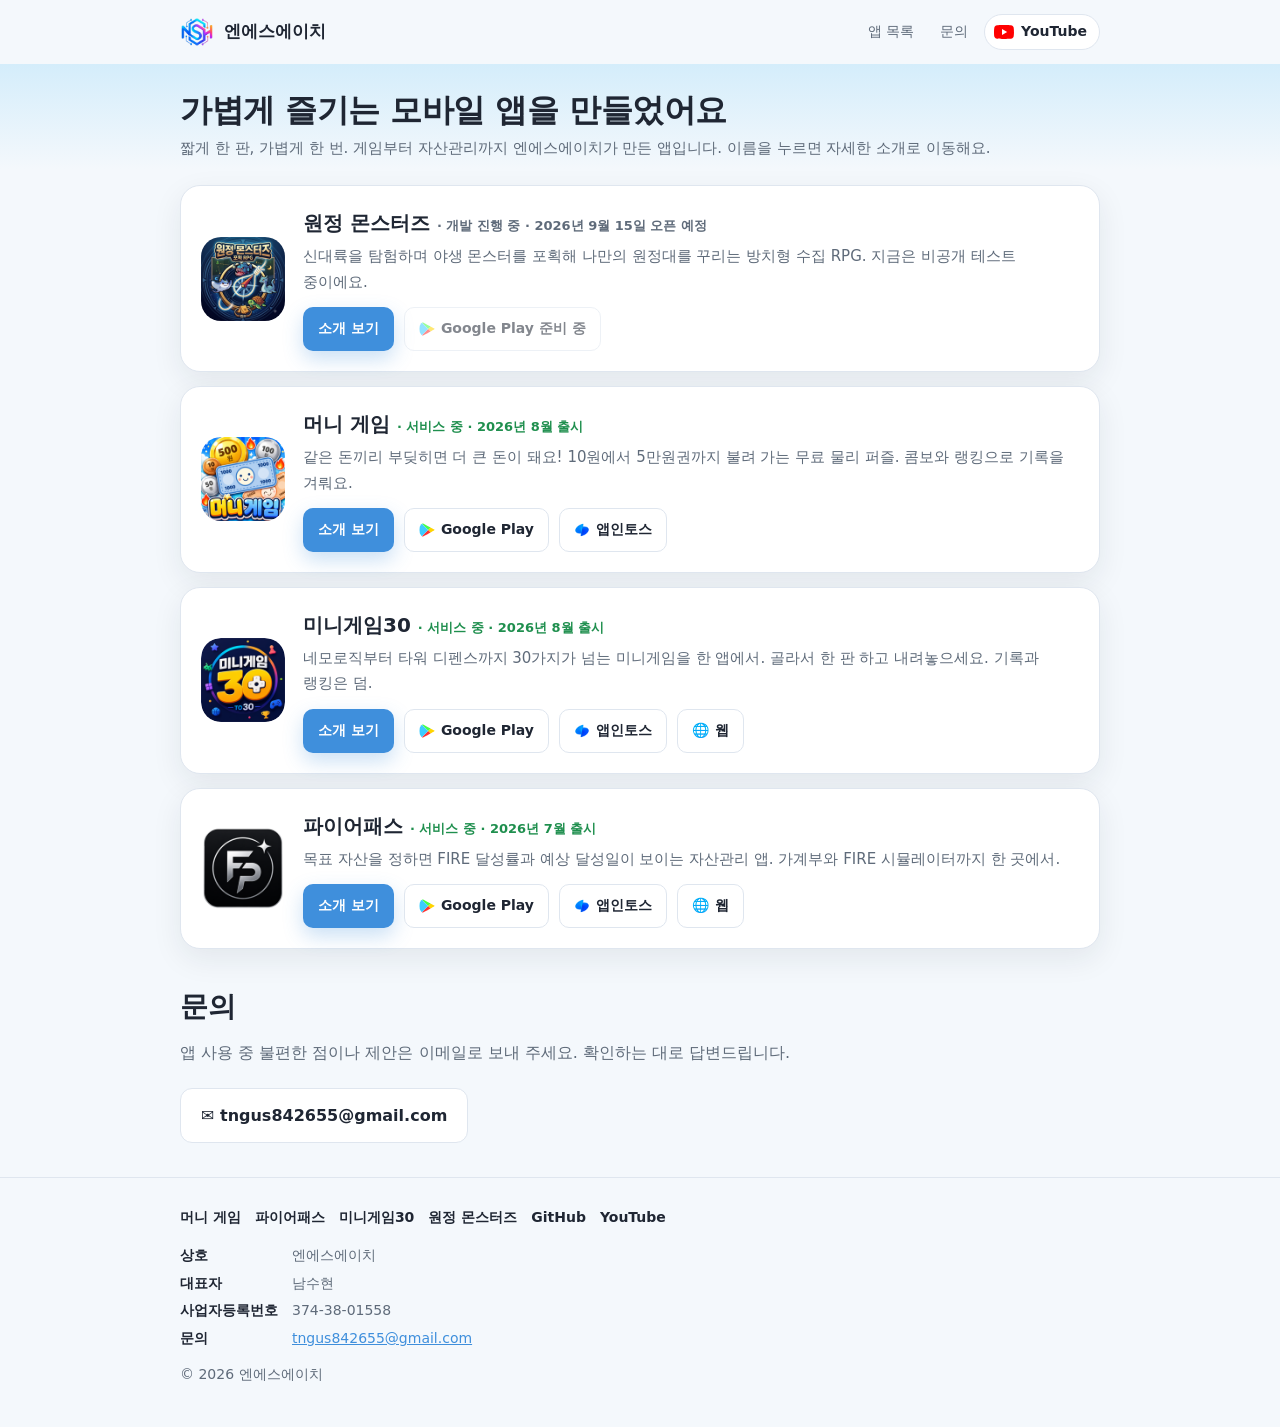
==== commit de60da2f: "유튜브 채널 링크를 모든 페이지 헤더의 아이콘 버튼으로 (좁은 화면은 아이콘만) Co-Authored-By: Claude Fable 5.1 <noreply@anthropic.com" ====
--- a/index.html
+++ b/index.html
@@ -19,9 +19,9 @@
 <meta property="og:title" content="엔에스에이치 — 머니 게임 등 모바일 앱">
 <meta property="og:description" content="짧게 한 판, 가볍게 한 번. 게임부터 자산관리까지 엔에스에이치가 만든 앱을 소개합니다.">
 <meta property="og:url" content="https://tngus842655.github.io/">
-<meta property="og:image" content="https://tngus842655.github.io/assets/brand/og-home-1200x630.jpg">
-<meta property="og:image:width" content="1200">
-<meta property="og:image:height" content="630">
+<meta property="og:image" content="https://tngus842655.github.io/assets/moneygame/feature-graphic.png">
+<meta property="og:image:width" content="1024">
+<meta property="og:image:height" content="500">
 <meta property="og:locale" content="ko_KR">
 <meta name="twitter:card" content="summary_large_image">
 <script type="application/ld+json">
@@ -42,7 +42,7 @@
     <nav class="menu" aria-label="페이지 내 이동">
       <a href="#apps">앱 목록</a>
       <a href="#contact">문의</a>
-      <a href="https://www.youtube.com/@nsh_apps" rel="noopener">유튜브</a>
+      <a class="yt" href="https://www.youtube.com/@nsh_apps" rel="noopener" title="엔에스에이치 유튜브 채널"><img src="assets/icons/youtube.svg" alt="" width="20" height="14"><span class="lbl">YouTube</span></a>
     </nav>
   </header>
 </div>
--- a/assets/site.css
+++ b/assets/site.css
@@ -31,6 +31,9 @@
 nav.menu { display:flex; gap:6px; flex-wrap:wrap; justify-content:flex-end; }
 nav.menu a { font-size:14px; color:var(--muted); text-decoration:none; padding:6px 10px; border-radius:8px; }
 nav.menu a:hover { background:var(--card); color:var(--fg); }
+nav.menu a.yt { display:inline-flex; align-items:center; gap:7px; padding:5px 12px 5px 9px; border-radius:999px; background:var(--card); border:1px solid var(--line); color:var(--fg); font-weight:800; }
+nav.menu a.yt:hover { border-color:#ff0000; color:#ff0000; }
+nav.menu a.yt img { width:20px; height:14px; display:block; }
 
 /* ── 히어로 ─────────────────────────────────────────── */
 .hero { background:linear-gradient(180deg, var(--sky) 0%, var(--bg) 100%); padding:36px 0 28px; }
@@ -146,6 +149,8 @@
   .featured .cta .btn.ghost img.ic { width:18px; height:18px; }
   .featured .cta .btn.ghost .lbl { position:absolute; width:1px; height:1px; overflow:hidden; clip:rect(0 0 0 0); white-space:nowrap; }
   .featured .cta .cta-soon { display:none; }
+  nav.menu a.yt { padding:6px 9px; }
+  nav.menu a.yt .lbl { position:absolute; width:1px; height:1px; overflow:hidden; clip:rect(0 0 0 0); white-space:nowrap; }
 }
 
 /* ── 안내 토스트 (site.js가 PC에서 앱인토스 링크를 누를 때 띄운다) ── */
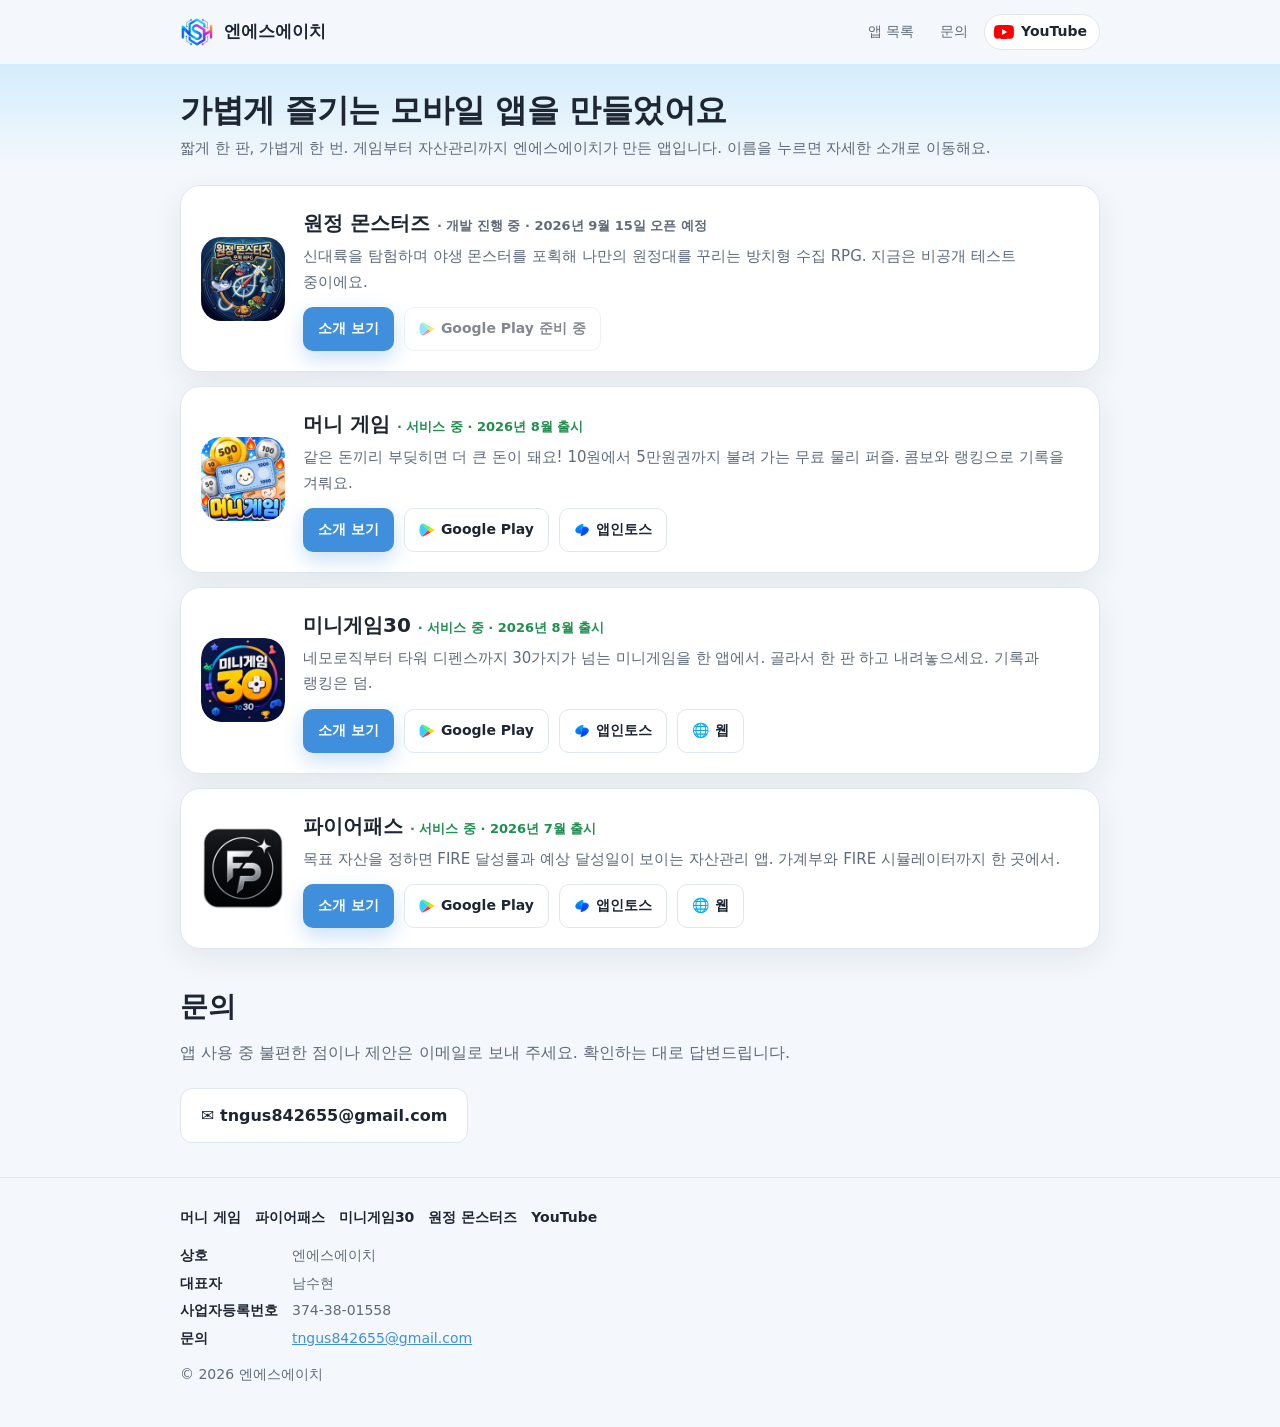
==== commit 44e401ea: "홈 푸터에서 GitHub 링크 제거 Co-Authored-By: Claude Fable 5.1 <noreply@anthropic.com>" ====
--- a/index.html
+++ b/index.html
@@ -153,7 +153,6 @@
       <a href="apps/firepath/">파이어패스</a>
       <a href="apps/minigame30/">미니게임30</a>
       <a href="apps/newworld/">원정 몬스터즈</a>
-      <a href="https://github.com/tngus842655" rel="noopener">GitHub</a>
       <a href="https://www.youtube.com/@nsh_apps" rel="noopener">YouTube</a>
     </div>
     <dl>
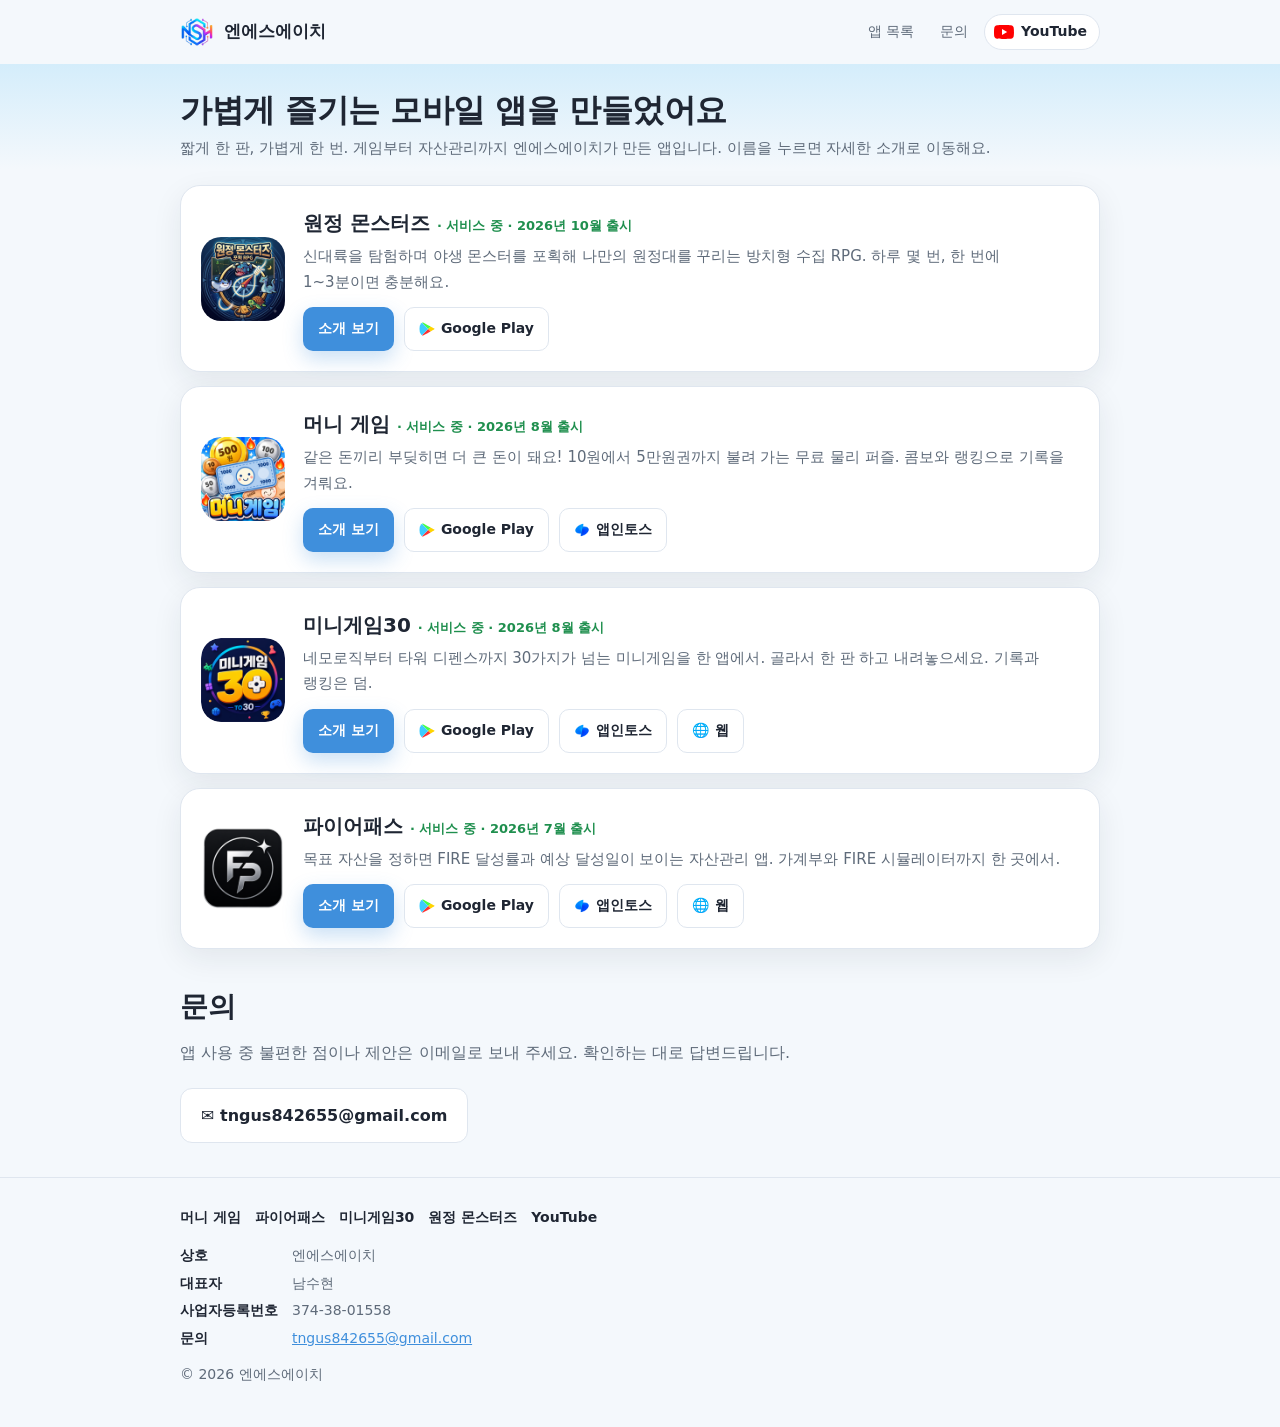
==== commit 81082f5c: "원정 몬스터즈 정식 오픈 반영: Google Play 버튼 활성화 - 홈 카드: '준비 중' 버튼을 Play 링크로, 태그를 '서비스 중 · 2026년 10월 출시'로 - 소개 페" ====
--- a/index.html
+++ b/index.html
@@ -64,12 +64,11 @@
         <article class="featured">
           <img src="assets/newworld/icon-192.png" alt="원정 몬스터즈 아이콘" width="84" height="84">
           <div>
-            <h3><a href="apps/newworld/">원정 몬스터즈</a> <span class="tag soon">· 개발 진행 중 · 2026년 9월 15일 오픈 예정</span></h3>
-            <p>신대륙을 탐험하며 야생 몬스터를 포획해 나만의 원정대를 꾸리는 방치형 수집 RPG. 지금은 비공개 테스트 중이에요.</p>
+            <h3><a href="apps/newworld/">원정 몬스터즈</a> <span class="tag live">· 서비스 중 · 2026년 10월 출시</span></h3>
+            <p>신대륙을 탐험하며 야생 몬스터를 포획해 나만의 원정대를 꾸리는 방치형 수집 RPG. 하루 몇 번, 한 번에 1~3분이면 충분해요.</p>
             <div class="cta">
               <a class="btn primary sm" href="apps/newworld/">소개 보기</a>
-              <span class="btn ghost sm cta-soon" style="opacity:.55"><img class="ic" src="assets/icons/google-play.svg" alt="" width="16" height="16"><span class="lbl">Google Play 준비 중</span></span>
-              <!-- 오픈 후: <a class="btn ghost sm" href="https://play.google.com/store/apps/details?id=com.expeditionmonsters.app" rel="noopener"><img class="ic" src="assets/icons/google-play.svg" alt="" width="16" height="16"><span class="lbl">Google Play</span></a> -->
+              <a class="btn ghost sm" href="https://play.google.com/store/apps/details?id=com.expeditionmonsters.app" rel="noopener"><img class="ic" src="assets/icons/google-play.svg" alt="" width="16" height="16"><span class="lbl">Google Play</span></a>
             </div>
           </div>
         </article>
